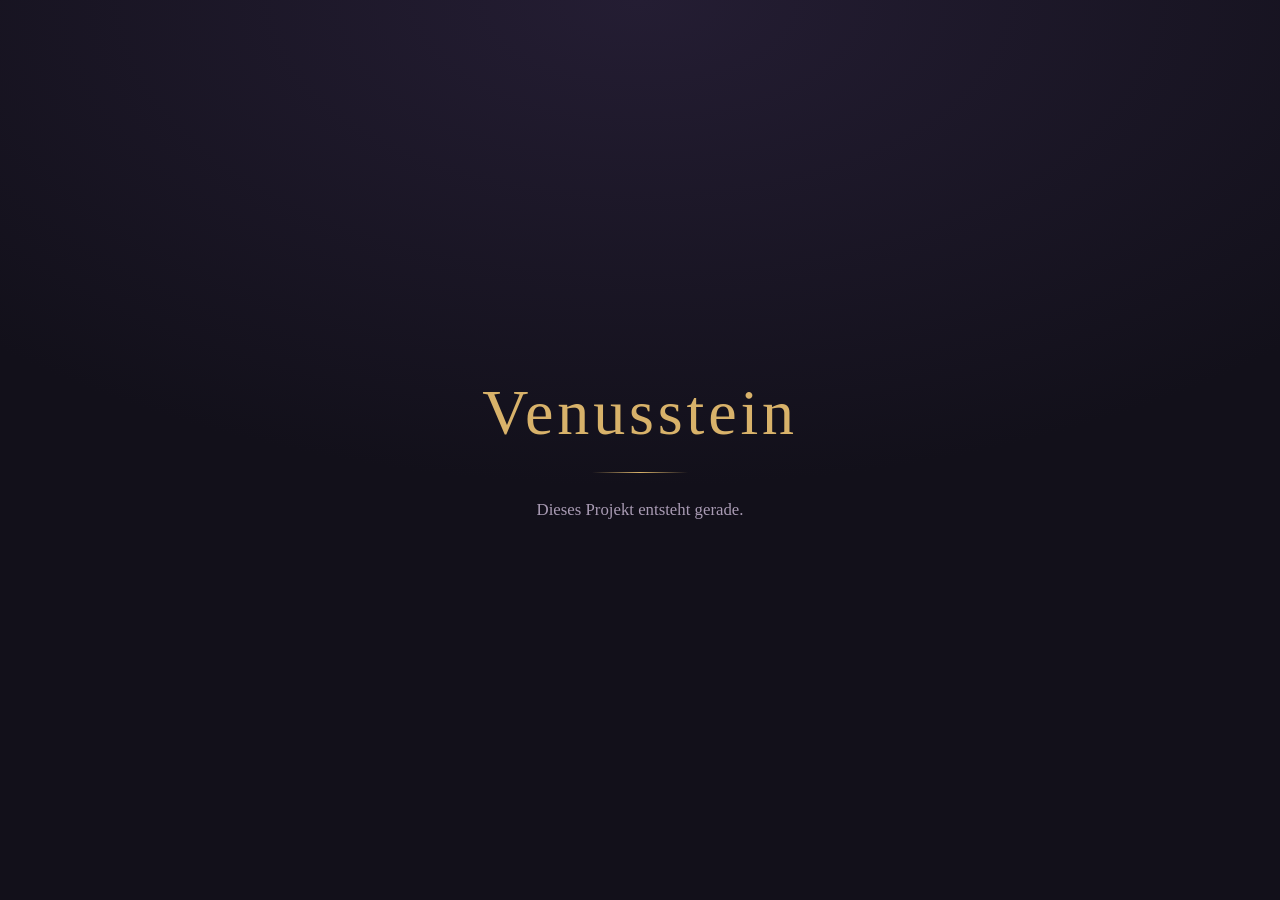
==== index.html @ 21984545 "Projekt Venusstein angelegt: Platzhalter-Startseite und README" ====
<!DOCTYPE html>
<html lang="de">
<head>
<meta charset="utf-8">
<meta name="viewport" content="width=device-width, initial-scale=1">
<title>Venusstein</title>
<style>
  :root {
    --bg: #12101a;
    --fg: #efe8dd;
    --muted: #a99bb4;
    --accent: #d8b26a;
  }
  * { box-sizing: border-box; }
  html, body { height: 100%; }
  body {
    margin: 0;
    display: grid;
    place-items: center;
    padding: 2rem;
    background:
      radial-gradient(120% 90% at 50% 0%, #241d33 0%, var(--bg) 60%);
    color: var(--fg);
    font-family: "Iowan Old Style", Palatino, "Palatino Linotype", Georgia, serif;
    text-align: center;
  }
  main { max-width: 34rem; }
  h1 {
    margin: 0 0 .6rem;
    font-size: clamp(2.4rem, 9vw, 4rem);
    font-weight: 500;
    letter-spacing: .06em;
    color: var(--accent);
  }
  .rule {
    width: 6rem;
    height: 1px;
    margin: 1.4rem auto;
    background: linear-gradient(90deg, transparent, var(--accent), transparent);
  }
  p {
    margin: 0;
    font-size: 1.05rem;
    line-height: 1.7;
    color: var(--muted);
  }
</style>
</head>
<body>
  <main>
    <h1>Venusstein</h1>
    <div class="rule"></div>
    <p>Dieses Projekt entsteht gerade.</p>
  </main>
</body>
</html>
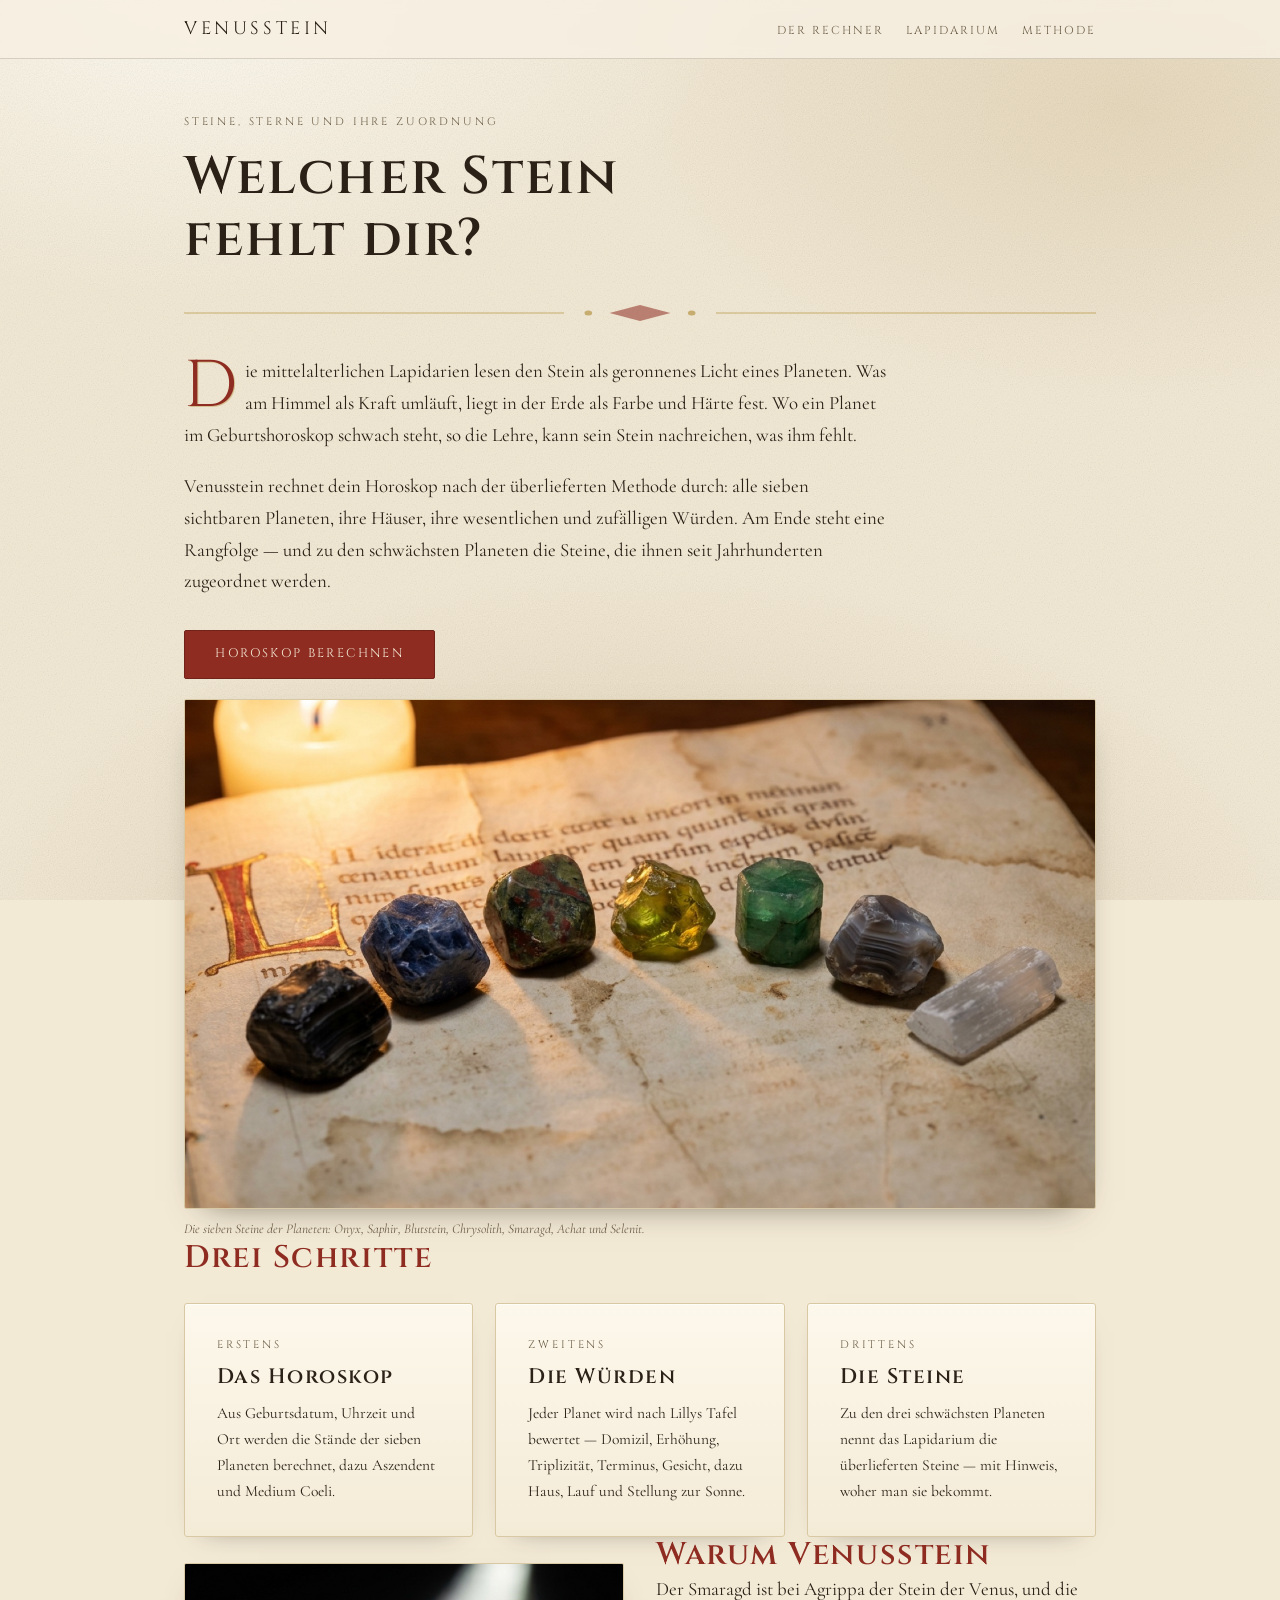
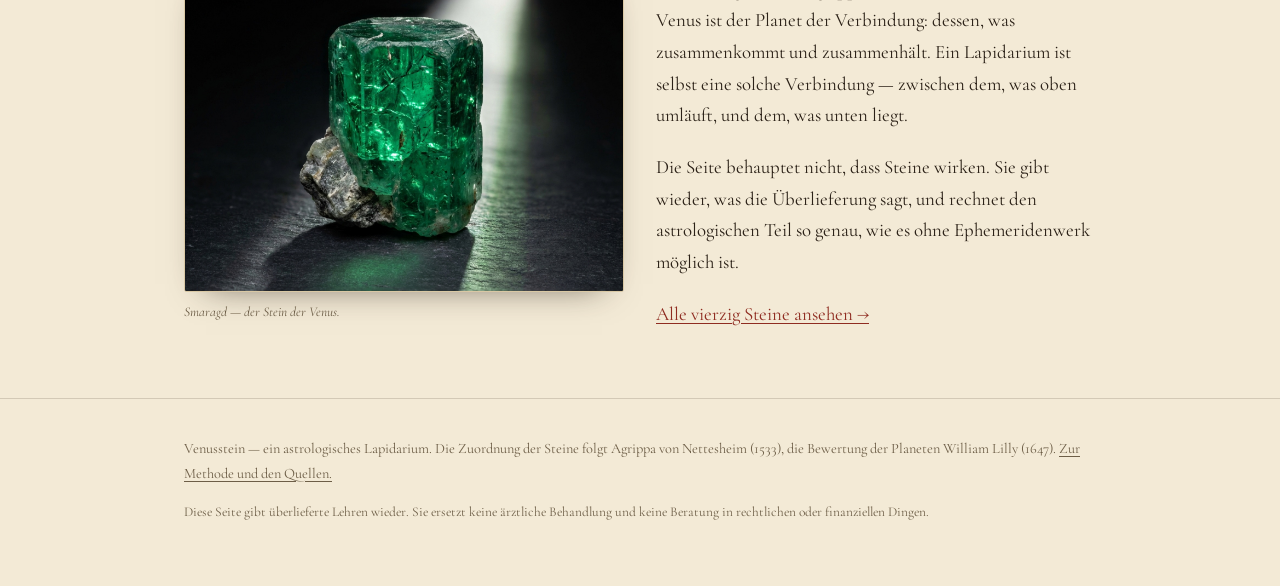
==== commit 330479cf: "Rechner, Lapidarium und Methodenseite Ephemeride für die sieben sichtbaren Planeten, Aszendent, MC u" ====
--- a/index.html
+++ b/index.html
@@ -3,54 +3,92 @@
 <head>
 <meta charset="utf-8">
 <meta name="viewport" content="width=device-width, initial-scale=1">
-<title>Venusstein</title>
-<style>
-  :root {
-    --bg: #12101a;
-    --fg: #efe8dd;
-    --muted: #a99bb4;
-    --accent: #d8b26a;
-  }
-  * { box-sizing: border-box; }
-  html, body { height: 100%; }
-  body {
-    margin: 0;
-    display: grid;
-    place-items: center;
-    padding: 2rem;
-    background:
-      radial-gradient(120% 90% at 50% 0%, #241d33 0%, var(--bg) 60%);
-    color: var(--fg);
-    font-family: "Iowan Old Style", Palatino, "Palatino Linotype", Georgia, serif;
-    text-align: center;
-  }
-  main { max-width: 34rem; }
-  h1 {
-    margin: 0 0 .6rem;
-    font-size: clamp(2.4rem, 9vw, 4rem);
-    font-weight: 500;
-    letter-spacing: .06em;
-    color: var(--accent);
-  }
-  .rule {
-    width: 6rem;
-    height: 1px;
-    margin: 1.4rem auto;
-    background: linear-gradient(90deg, transparent, var(--accent), transparent);
-  }
-  p {
-    margin: 0;
-    font-size: 1.05rem;
-    line-height: 1.7;
-    color: var(--muted);
-  }
-</style>
+<title>Venusstein — ein astrologisches Lapidarium</title>
+<meta name="description" content="Berechne dein Geburtshoroskop nach traditioneller Methode und erfahre, welche Steine den geschwächten Planeten zugeordnet sind.">
+<link rel="preconnect" href="https://fonts.googleapis.com">
+<link rel="preconnect" href="https://fonts.gstatic.com" crossorigin>
+<link href="https://fonts.googleapis.com/css2?family=Cinzel:wght@400;600&family=Cormorant+Garamond:ital,wght@0,400;0,600;1,400&display=swap" rel="stylesheet">
+<link rel="stylesheet" href="stil.css?v=4">
 </head>
 <body>
-  <main>
-    <h1>Venusstein</h1>
-    <div class="rule"></div>
-    <p>Dieses Projekt entsteht gerade.</p>
-  </main>
+<script src="kopf.js?v=4"></script>
+
+<main>
+  <section class="bahn" style="padding-top:clamp(2rem,5vw,3.4rem)">
+    <p class="klein-kapital" style="margin-bottom:.9rem">Steine, Sterne und ihre Zuordnung</p>
+    <h1 style="max-width:16ch">Welcher Stein fehlt&nbsp;dir?</h1>
+    <svg class="zierlinie" viewBox="0 0 600 22" preserveAspectRatio="none" aria-hidden="true">
+      <path d="M0 11h250M350 11h250" stroke="#a8801f" stroke-width="1" fill="none"/>
+      <path d="M280 11l20-8 20 8-20 8z" fill="#8f2c21"/>
+      <circle cx="266" cy="11" r="2.5" fill="#a8801f"/><circle cx="334" cy="11" r="2.5" fill="#a8801f"/>
+    </svg>
+    <div style="max-width:44rem">
+      <p class="initiale">Die mittelalterlichen Lapidarien lesen den Stein als
+      geronnenes Licht eines Planeten. Was am Himmel als Kraft umläuft, liegt in der
+      Erde als Farbe und Härte fest. Wo ein Planet im Geburtshoroskop schwach steht,
+      so die Lehre, kann sein Stein nachreichen, was ihm fehlt.</p>
+      <p>Venusstein rechnet dein Horoskop nach der überlieferten Methode durch: alle
+      sieben sichtbaren Planeten, ihre Häuser, ihre wesentlichen und zufälligen
+      Würden. Am Ende steht eine Rangfolge — und zu den schwächsten Planeten die
+      Steine, die ihnen seit Jahrhunderten zugeordnet werden.</p>
+    </div>
+    <p style="margin-top:2rem">
+      <a class="knopf" href="rechner.html" style="text-decoration:none;display:inline-block">Horoskop berechnen</a>
+    </p>
+  </section>
+
+  <section class="bahn">
+    <figure>
+      <img src="bilder/lapidarium-hero.jpg" alt="Sieben rohe Edelsteine auf der Seite einer mittelalterlichen Handschrift, von Kerzenlicht beleuchtet" loading="lazy">
+      <figcaption>Die sieben Steine der Planeten: Onyx, Saphir, Blutstein, Chrysolith,
+      Smaragd, Achat und Selenit.</figcaption>
+    </figure>
+  </section>
+
+  <section class="bahn">
+    <h2>Drei Schritte</h2>
+    <div style="display:grid;gap:1.4rem;grid-template-columns:repeat(auto-fit,minmax(15rem,1fr));margin-top:1.6rem">
+      <div class="tafel">
+        <p class="klein-kapital">Erstens</p>
+        <h3 style="margin:.3rem 0 .6rem">Das Horoskop</h3>
+        <p style="margin:0;font-size:.97rem">Aus Geburtsdatum, Uhrzeit und Ort werden
+        die Stände der sieben Planeten berechnet, dazu Aszendent und Medium Coeli.</p>
+      </div>
+      <div class="tafel">
+        <p class="klein-kapital">Zweitens</p>
+        <h3 style="margin:.3rem 0 .6rem">Die Würden</h3>
+        <p style="margin:0;font-size:.97rem">Jeder Planet wird nach Lillys Tafel
+        bewertet — Domizil, Erhöhung, Triplizität, Terminus, Gesicht, dazu Haus,
+        Lauf und Stellung zur Sonne.</p>
+      </div>
+      <div class="tafel">
+        <p class="klein-kapital">Drittens</p>
+        <h3 style="margin:.3rem 0 .6rem">Die Steine</h3>
+        <p style="margin:0;font-size:.97rem">Zu den drei schwächsten Planeten nennt
+        das Lapidarium die überlieferten Steine — mit Hinweis, woher man sie bekommt.</p>
+      </div>
+    </div>
+  </section>
+
+  <section class="bahn">
+    <div style="display:grid;gap:2rem;grid-template-columns:repeat(auto-fit,minmax(17rem,1fr));align-items:center">
+      <figure>
+        <img src="bilder/smaragd-venus.jpg" alt="Roher Smaragdkristall auf Schiefer, von hinten durchleuchtet" loading="lazy">
+        <figcaption>Smaragd — der Stein der Venus.</figcaption>
+      </figure>
+      <div>
+        <h2>Warum Venusstein</h2>
+        <p>Der Smaragd ist bei Agrippa der Stein der Venus, und die Venus ist der
+        Planet der Verbindung: dessen, was zusammenkommt und zusammenhält. Ein
+        Lapidarium ist selbst eine solche Verbindung — zwischen dem, was oben umläuft,
+        und dem, was unten liegt.</p>
+        <p>Die Seite behauptet nicht, dass Steine wirken. Sie gibt wieder, was die
+        Überlieferung sagt, und rechnet den astrologischen Teil so genau, wie es
+        ohne Ephemeridenwerk möglich ist.</p>
+        <p><a href="lapidarium.html">Alle vierzig Steine ansehen →</a></p>
+      </div>
+    </div>
+  </section>
+</main>
 </body>
 </html>
--- a/stil.css
+++ b/stil.css
@@ -0,0 +1,181 @@
+/* ============================================================
+   VENUSSTEIN — gemeinsames Stilblatt
+   Pergament, Rubrik, Gold: der Blick eines mittelalterlichen
+   Lapidariums, aber mit heutiger Lesbarkeit.
+   ============================================================ */
+
+:root {
+  --pergament:      #f3ead6;
+  --pergament-tief: #e7d9bb;
+  --pergament-rand: #d9c8a4;
+  --tinte:          #2b2117;
+  --tinte-blass:    #6d5e47;
+  --rubrik:         #8f2c21;
+  --gold:           #a8801f;
+  --gold-hell:      #c9a441;
+  --linie:          rgba(43, 33, 23, .16);
+
+  --sat: #6f7d5c;  --jup: #5a6bb0;  --mar: #b03f30;  --sol: #c08c15;
+  --ven: #4f9160;  --mer: #7a5aa8;  --lun: #7c8ea3;
+
+  --serif: 'Cormorant Garamond', 'Iowan Old Style', Palatino, Georgia, serif;
+  --caps:  'Cinzel', 'Trajan Pro', Palatino, Georgia, serif;
+}
+
+* { box-sizing: border-box; }
+html { -webkit-text-size-adjust: 100%; }
+
+body {
+  margin: 0;
+  font-family: var(--serif);
+  font-size: clamp(1.02rem, .55vw + .92rem, 1.18rem);
+  line-height: 1.68;
+  color: var(--tinte);
+  background-color: var(--pergament);
+  background-image:
+    radial-gradient(70% 55% at 15% 0%,   rgba(255,252,244,.85), transparent 60%),
+    radial-gradient(60% 50% at 88% 12%,  rgba(214,193,153,.40), transparent 65%),
+    radial-gradient(75% 60% at 50% 105%, rgba(198,175,133,.42), transparent 70%);
+  background-attachment: fixed;
+}
+
+/* Feine Faserung des Pergaments */
+body::before {
+  content: ''; position: fixed; inset: 0; pointer-events: none; z-index: 0;
+  opacity: .38; mix-blend-mode: multiply;
+  background-image: url("data:image/svg+xml;utf8,\
+<svg xmlns='http://www.w3.org/2000/svg' width='220' height='220'>\
+<filter id='f'><feTurbulence type='fractalNoise' baseFrequency='.85' numOctaves='4'/>\
+<feColorMatrix type='saturate' values='0'/></filter>\
+<rect width='220' height='220' filter='url(%23f)' opacity='.5'/></svg>");
+}
+body > * { position: relative; z-index: 1; }
+
+/* ---------- Schrift ---------- */
+h1, h2, h3, h4 { font-family: var(--caps); font-weight: 600; line-height: 1.18; margin: 0; }
+h1 { font-size: clamp(2rem, 5.2vw, 3.3rem); letter-spacing: .04em; }
+h2 { font-size: clamp(1.35rem, 2.8vw, 1.95rem); letter-spacing: .05em; color: var(--rubrik); }
+h3 { font-size: clamp(1.08rem, 1.8vw, 1.3rem); letter-spacing: .07em; }
+p { margin: 0 0 1.05em; }
+a { color: var(--rubrik); text-underline-offset: .18em; text-decoration-thickness: .06em; }
+a:hover { color: var(--gold); }
+strong { font-weight: 600; }
+em { font-style: italic; }
+
+.klein-kapital {
+  font-family: var(--caps); font-size: .68rem; letter-spacing: .26em;
+  text-transform: uppercase; color: var(--tinte-blass);
+}
+
+/* Initiale nach Art der Handschriften */
+.initiale::first-letter {
+  float: left; font-family: var(--caps); font-size: 3.5em; line-height: .82;
+  margin: .06em .12em -.04em 0; color: var(--rubrik);
+  text-shadow: 1px 1px 0 rgba(168,128,31,.35);
+}
+
+/* ---------- Gerüst ---------- */
+.bahn { max-width: 62rem; margin: 0 auto; padding: 0 clamp(1.1rem, 4vw, 2.5rem); }
+.bahn-eng { max-width: 44rem; }
+section { padding: clamp(2.6rem, 6vw, 4.6rem) 0; }
+
+/* ---------- Kopf und Fuß ---------- */
+.kopf {
+  border-bottom: 1px solid var(--linie);
+  background: rgba(247, 240, 226, .82);
+  backdrop-filter: blur(6px);
+  position: sticky; top: 0; z-index: 20;
+}
+.kopf-innen {
+  display: flex; align-items: baseline; gap: 1.6rem; flex-wrap: wrap;
+  padding-block: .85rem;
+}
+.marke {
+  font-family: var(--caps); font-size: 1.12rem; letter-spacing: .2em;
+  text-transform: uppercase; color: var(--tinte); text-decoration: none; margin-right: auto;
+}
+.marke:hover { color: var(--rubrik); }
+.kopf nav { display: flex; gap: 1.4rem; flex-wrap: wrap; }
+.kopf nav a {
+  font-family: var(--caps); font-size: .72rem; letter-spacing: .17em;
+  text-transform: uppercase; text-decoration: none; color: var(--tinte-blass);
+  padding-bottom: .2rem; border-bottom: 1px solid transparent;
+}
+.kopf nav a:hover, .kopf nav a[aria-current] { color: var(--rubrik); border-color: var(--rubrik); }
+
+.fuss {
+  border-top: 1px solid var(--linie); margin-top: 3rem;
+  padding: 2.4rem 0 3rem; font-size: .9rem; color: var(--tinte-blass);
+}
+.fuss a { color: var(--tinte-blass); }
+
+/* ---------- Zierrat ---------- */
+.zierlinie { display: block; width: 100%; height: 22px; margin: 2rem 0; opacity: .55; }
+.regel { border: 0; border-top: 1px solid var(--linie); margin: 2.4rem 0; }
+
+/* ---------- Karten und Tafeln ---------- */
+.tafel {
+  background: linear-gradient(#fdf8ec, #f4ebd7);
+  border: 1px solid var(--pergament-rand);
+  border-radius: 3px;
+  box-shadow: 0 1px 0 rgba(255,255,255,.7) inset, 0 10px 26px -20px rgba(43,33,23,.6);
+  padding: clamp(1.2rem, 3vw, 2rem);
+}
+
+/* ---------- Formular ---------- */
+.feldgruppe { display: grid; gap: 1.05rem 1.3rem; grid-template-columns: repeat(auto-fit, minmax(13rem, 1fr)); }
+.feld { display: flex; flex-direction: column; gap: .35rem; }
+.feld.voll { grid-column: 1 / -1; }
+label {
+  font-family: var(--caps); font-size: .66rem; letter-spacing: .19em;
+  text-transform: uppercase; color: var(--tinte-blass);
+}
+input, select {
+  font-family: var(--serif); font-size: 1.02rem; color: var(--tinte);
+  background: rgba(255,253,247,.9);
+  border: 1px solid var(--pergament-rand); border-radius: 2px;
+  padding: .58rem .7rem; width: 100%;
+}
+input:focus, select:focus { outline: 2px solid var(--gold); outline-offset: 1px; border-color: var(--gold); }
+.hinweis { font-size: .86rem; color: var(--tinte-blass); font-style: italic; }
+
+.knopf {
+  font-family: var(--caps); font-size: .78rem; letter-spacing: .19em; text-transform: uppercase;
+  color: var(--pergament); background: var(--rubrik);
+  border: 1px solid #71231a; border-radius: 2px;
+  padding: .82rem 1.9rem; cursor: pointer; transition: background .18s, transform .18s;
+}
+.knopf:hover { background: #a3352a; }
+.knopf:active { transform: translateY(1px); }
+.knopf.leise { background: transparent; color: var(--tinte-blass); border-color: var(--pergament-rand); }
+.knopf.leise:hover { color: var(--rubrik); border-color: var(--rubrik); }
+
+/* ---------- Bilder ---------- */
+figure { margin: 0; }
+figure img {
+  display: block; width: 100%; height: auto; border-radius: 2px;
+  border: 1px solid var(--pergament-rand);
+  box-shadow: 0 14px 34px -22px rgba(43,33,23,.75);
+}
+figcaption { font-size: .84rem; color: var(--tinte-blass); font-style: italic; margin-top: .55rem; }
+
+/* ---------- Tabellen ---------- */
+.tabellenrahmen { overflow-x: auto; }
+table { border-collapse: collapse; width: 100%; font-size: .93rem; }
+th, td { text-align: left; padding: .5rem .7rem; border-bottom: 1px solid var(--linie); vertical-align: top; }
+th {
+  font-family: var(--caps); font-size: .64rem; letter-spacing: .15em;
+  text-transform: uppercase; color: var(--tinte-blass); font-weight: 600;
+  border-bottom: 1px solid var(--pergament-rand);
+}
+td.zahl { text-align: right; font-variant-numeric: tabular-nums; white-space: nowrap; }
+
+.plus  { color: #3f6b45; font-weight: 600; }
+.minus { color: var(--rubrik); font-weight: 600; }
+
+@media (prefers-reduced-motion: reduce) {
+  * { animation: none !important; transition: none !important; }
+}
+
+/* display-Regeln duerfen das hidden-Attribut nicht aushebeln */
+[hidden] { display: none !important; }
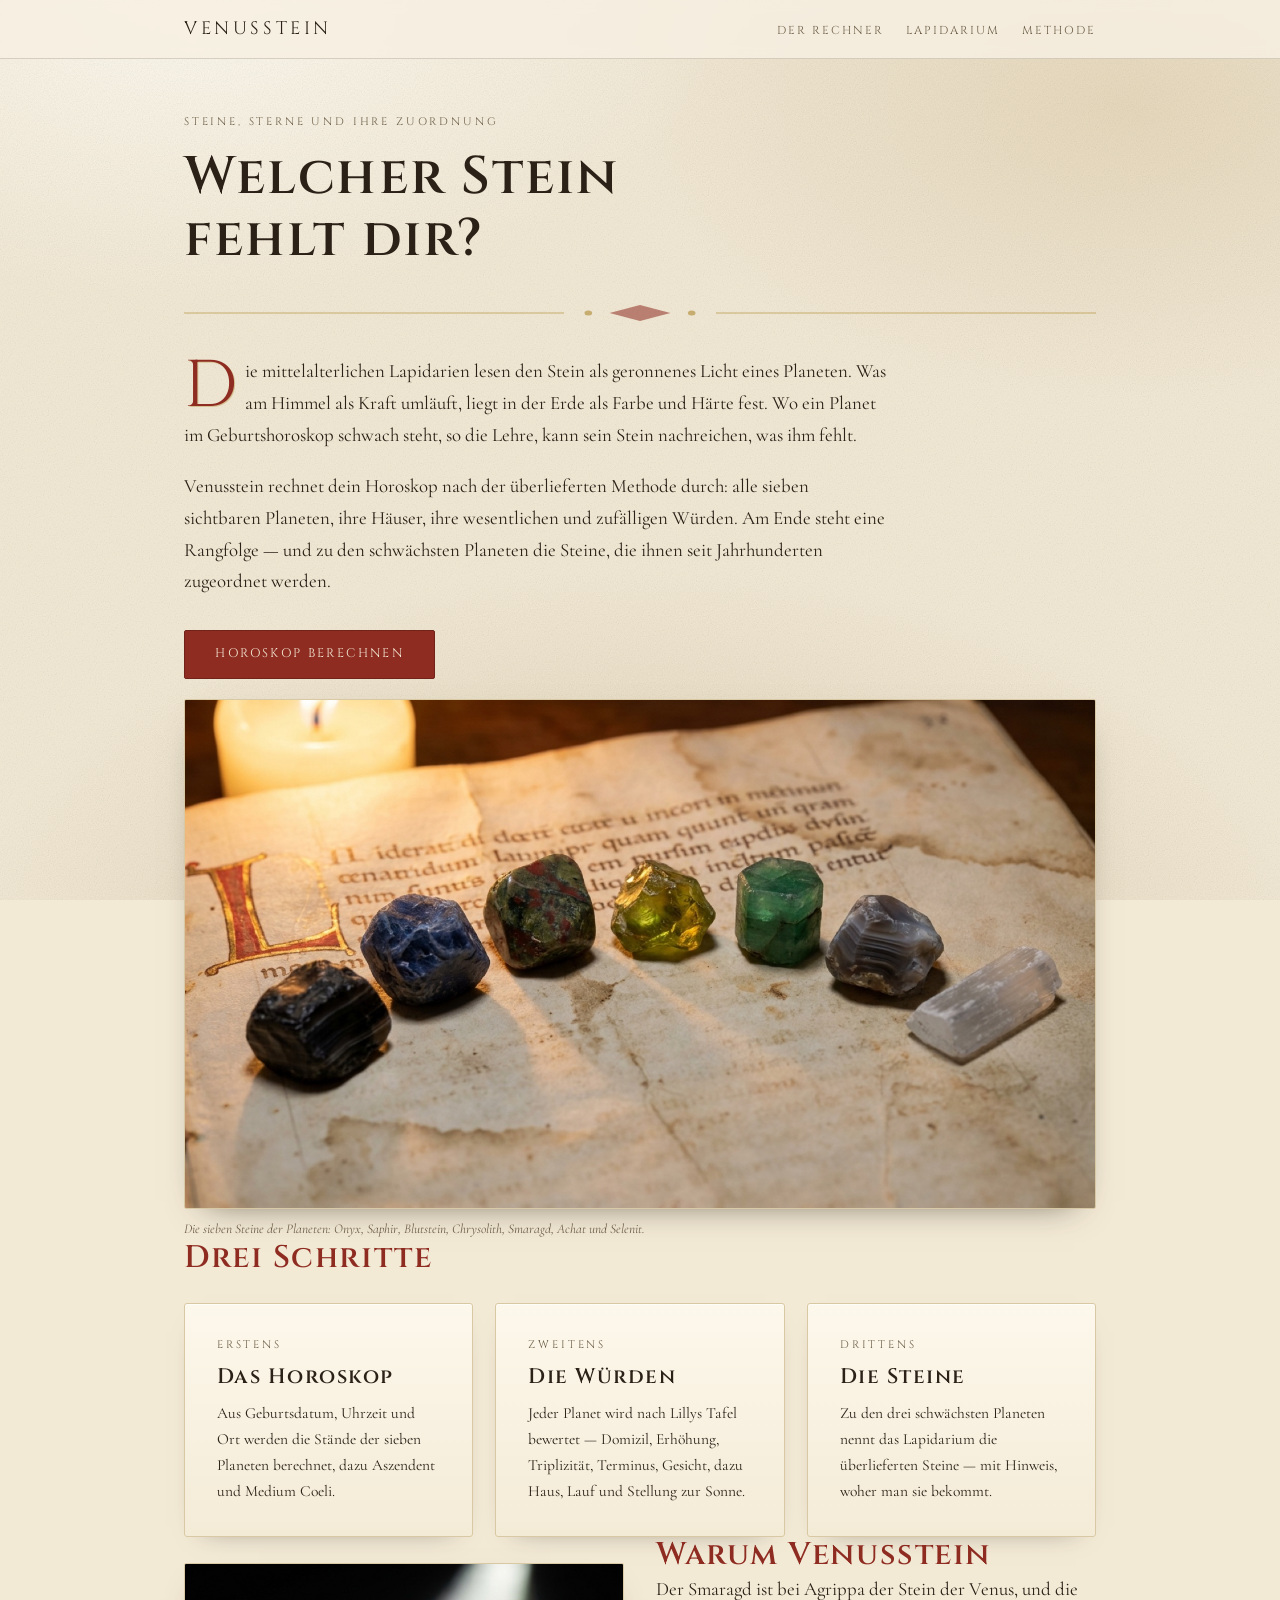
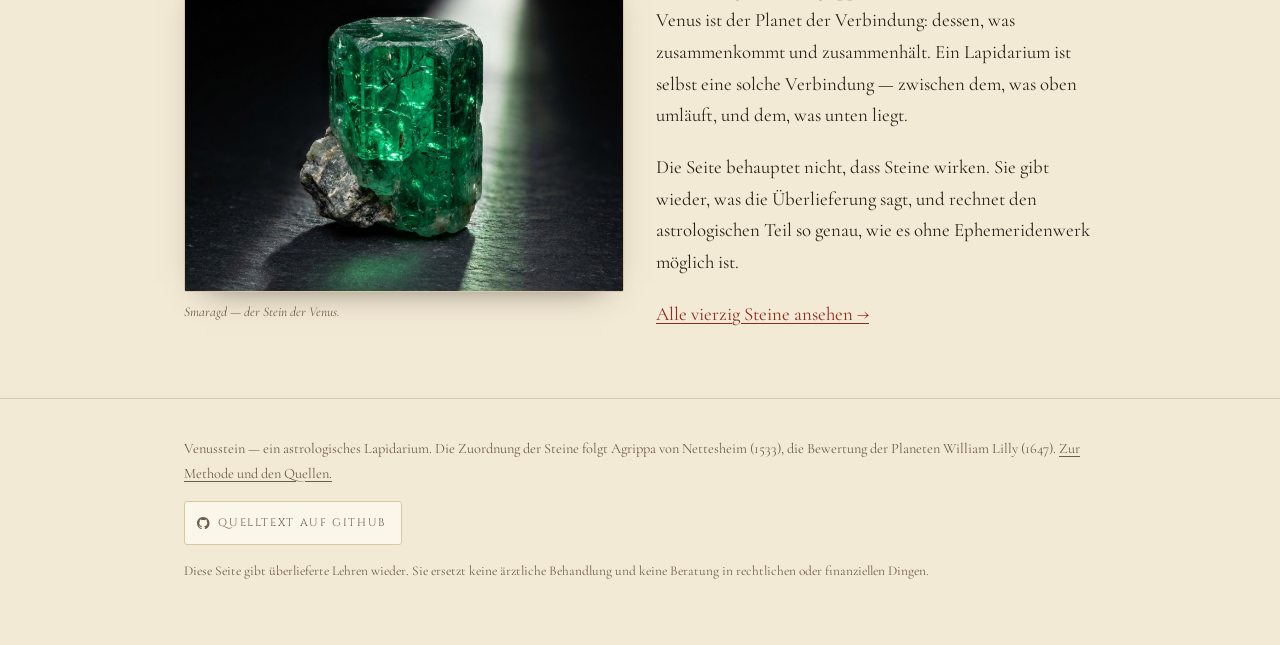
==== commit 4557d713: "GitHub-Verweis im Seitenfuß Auf jeder Seite ein Verweis auf das Repository, mit Octocat-Zeichen und " ====
--- a/index.html
+++ b/index.html
@@ -8,10 +8,10 @@
 <link rel="preconnect" href="https://fonts.googleapis.com">
 <link rel="preconnect" href="https://fonts.gstatic.com" crossorigin>
 <link href="https://fonts.googleapis.com/css2?family=Cinzel:wght@400;600&family=Cormorant+Garamond:ital,wght@0,400;0,600;1,400&display=swap" rel="stylesheet">
-<link rel="stylesheet" href="stil.css?v=4">
+<link rel="stylesheet" href="stil.css?v=15">
 </head>
 <body>
-<script src="kopf.js?v=4"></script>
+<script src="kopf.js?v=15"></script>
 
 <main>
   <section class="bahn" style="padding-top:clamp(2rem,5vw,3.4rem)">
--- a/stil.css
+++ b/stil.css
@@ -179,3 +179,24 @@
 
 /* display-Regeln duerfen das hidden-Attribut nicht aushebeln */
 [hidden] { display: none !important; }
+
+/* Miniaturbild einer Steinkarte */
+.stein-bild {
+  display: block; width: 100%; height: auto; aspect-ratio: 1 / 1; object-fit: cover;
+  border-radius: 2px; margin: -.15rem 0 .7rem;
+  border: 1px solid var(--pergament-rand);
+  background: rgba(43, 33, 23, .06);
+}
+
+/* Verweis auf das Repository — auf dem Handy groß genug zum Antippen */
+.quellcode {
+  display: inline-flex; align-items: center; gap: .55rem;
+  min-height: 44px; padding: .45rem .95rem .45rem .75rem;
+  border: 1px solid var(--pergament-rand); border-radius: 3px;
+  background: rgba(255, 253, 247, .6);
+  color: var(--tinte); text-decoration: none;
+  font-family: var(--caps); font-size: .68rem; letter-spacing: .15em; text-transform: uppercase;
+  transition: border-color .18s, color .18s, background .18s;
+}
+.quellcode svg { width: 1.15em; height: 1.15em; flex: none; }
+.quellcode:hover { border-color: var(--rubrik); color: var(--rubrik); background: rgba(255, 253, 247, .9); }
